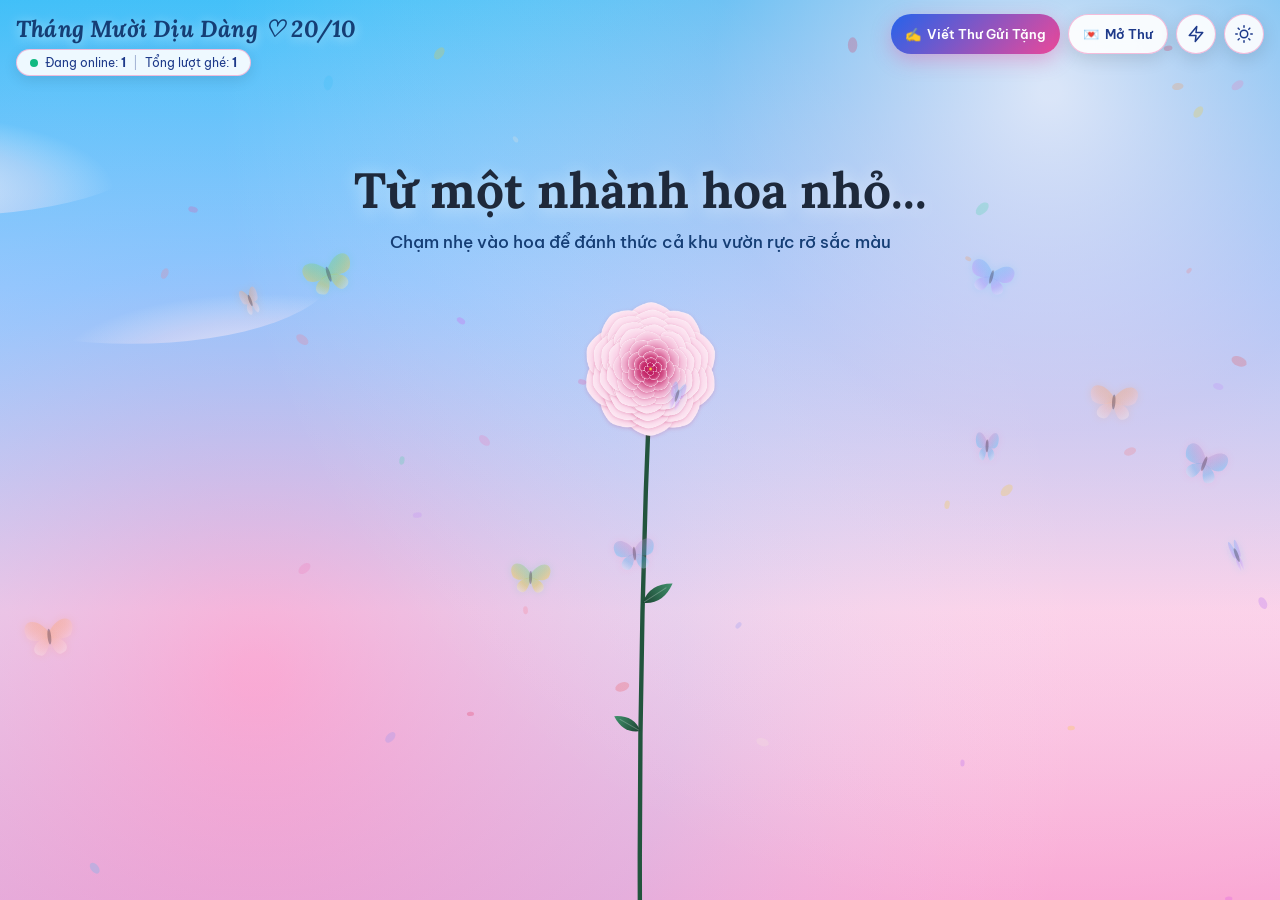
==== garden.html @ ab62ad11 "First commit: Vườn thương 20/10" ====
<!DOCTYPE html>
<html lang="vi" data-theme="light">

<head>
    <meta charset="UTF-8">
    <meta name="viewport" content="width=device-width, initial-scale=1.0, maximum-scale=1.0, user-scalable=no, viewport-fit=cover">
    <meta http-equiv="X-UA-Compatible" content="IE=edge">
    <meta name="referrer" content="no-referrer">
    <title>Vườn Hoa Tháng Mười - 20/10 Ngọt Ngào</title>
    <link rel="preconnect" href="https://fonts.googleapis.com">
    <link rel="preconnect" href="https://fonts.gstatic.com" crossorigin>
    <link href="https://fonts.googleapis.com/css2?family=Be+Vietnam+Pro:ital,wght@0,300;0,400;0,500;0,600;0,700;1,400&family=Lora:ital,wght@0,500;0,600;0,700;1,500;1,600&display=swap" rel="stylesheet">
    <link rel="stylesheet" href="style.css?v=5">
</head>

<body>

    <div class="top-left-area">
        <div class="top-left-brand">Tháng Mười Dịu Dàng ♡ 20/10</div>
        <div class="visitor-badge" title="Số liệu thống kê thực tế bắt đầu từ 0">
            <span class="pulse-dot"></span>
            <span>Đang online: <strong id="onlineNowCount">1</strong></span>
            <span class="badge-sep">|</span>
            <span>Tổng lượt ghé: <strong id="visitorCount">0</strong></span>
        </div>
    </div>

    <div class="top-right-bar">
        <button type="button" class="icon-btn primary-glow" id="openComposeBtn" title="Tự tay viết thư và tạo link gửi tặng">
      <span>✍️</span> <span class="btn-text-label">Viết Thư Gửi Tặng</span>
    </button>
        <button type="button" class="icon-btn" id="openCardDirectBtn" title="Mở đọc bức thư">
      <span>💌</span> <span class="btn-text-label">Mở Thư</span>
    </button>
        <button type="button" class="icon-btn circle" id="fxToggleBtn" title="Bật/Tắt Hiệu Ứng (Cho máy yếu)">
      <svg width="18" height="18" viewBox="0 0 24 24" fill="none" stroke="currentColor" stroke-width="2" stroke-linecap="round" stroke-linejoin="round"><polygon points="13 2 3 14 12 14 11 22 21 10 12 10 13 2"></polygon></svg>
    </button>
        <button type="button" class="icon-btn circle" id="themeToggleBtn" title="Đổi Ban Ngày / Đêm Sao Băng">
      <svg id="themeIcon" width="18" height="18" viewBox="0 0 24 24" fill="none" stroke="currentColor" stroke-width="2" stroke-linecap="round" stroke-linejoin="round"><circle cx="12" cy="12" r="5"></circle><line x1="12" y1="1" x2="12" y2="3"></line><line x1="12" y1="21" x2="12" y2="23"></line><line x1="4.22" y1="4.22" x2="5.64" y2="5.64"></line><line x1="18.36" y1="18.36" x2="19.78" y2="19.78"></line><line x1="1" y1="12" x2="3" y2="12"></line><line x1="21" y1="12" x2="23" y2="12"></line><line x1="4.22" y1="19.78" x2="5.64" y2="18.36"></line><line x1="18.36" y1="5.64" x2="19.78" y2="4.22"></line></svg>
    </button>
    </div>

    <div class="intro-prompt" id="introPrompt">
        <h1 id="introMainTitle">Từ một nhành hoa nhỏ...</h1>
        <p id="introSubText">Chạm nhẹ vào hoa để đánh thức cả khu vườn rực rỡ sắc màu</p>
    </div>

    <div class="subtitle-bottom" id="subtitleBottom">
        Từ một nhành hoa nhỏ, cả khu vườn đang thức giấc vì bạn...
    </div>

    <div class="floating-words-container" id="floatingWordsContainer"></div>

    <!-- Cửa sổ đọc thư -->
    <div class="card-overlay" id="cardOverlay">
        <div class="greeting-card custom-scroll">
            <button type="button" class="close-card-btn" id="closeCardBtn" title="Đóng lá thư">
        <svg width="20" height="20" viewBox="0 0 24 24" fill="none" stroke="currentColor" stroke-width="2.3" stroke-linecap="round" stroke-linejoin="round"><line x1="18" y1="6" x2="6" y2="18"></line><line x1="6" y1="6" x2="18" y2="18"></line></svg>
      </button>

            <div class="card-badge-tag">Ngày 20 Tháng 10 Dịu Dàng</div>
            <div class="card-dear" id="displayDear">Gửi những đóa hoa xinh đẹp nhất giữa đời thường,</div>
            <h2 class="card-title" id="displayTitle">Mong Mọi Điều Đẹp Đẽ Luôn Nở Rộ Bên Bạn</h2>
            <div class="card-divider"></div>

            <div class="card-body-container" id="displayBodyContainer">
                <p class="card-body">Một nhành hoa nhỏ có thể làm bừng sáng cả góc trời thu, còn nụ cười và sự dịu dàng của phái đẹp lại khiến cả thế gian này trở nên ấm áp, bình yên hơn biết bao nhiêu.</p>
                <p class="card-body">Giữa những nhịp sống vội vã thường ngày, mong rằng hôm nay và cả những tháng ngày về sau, mỗi cô gái, mỗi người mẹ, mỗi người chị đều tìm thấy cho riêng mình những khoảng lặng thật êm đềm. Chúc bạn luôn đủ bình yên để tận hưởng những niềm
                    vui giản dị, đủ rạng rỡ để đi qua mọi ngày nắng mưa và đủ tự tin để theo đuổi những giấc mơ của chính mình.</p>
                <p class="card-body">Hãy luôn yêu thương bản thân, luôn giữ ánh mắt trong veo và nụ cười tươi tắn trên môi. Bởi vì sự hiện diện của bạn chính là điều ngọt ngào và tuyệt vời nhất của cuộc đời này.</p>
            </div>

            <div class="card-sign" id="displaySign">Gửi ngàn hương sắc và những điều ngọt ngào nhất ♡</div>

            <div class="card-footer-actions">
                <button type="button" class="btn-card-action secondary" id="btnViewGarden">🌸 Ngắm vườn hoa</button>
                <button type="button" class="btn-card-action primary" id="btnSwitchToCompose">✍️ Tự viết thư gửi người thương</button>
            </div>
        </div>
    </div>

    <!-- Cửa sổ tự viết thư (Hoàn toàn trống để tự viết, chỉ có gợi ý mờ) -->
    <div class="card-overlay" id="composeOverlay">
        <div class="greeting-card compose-modal custom-scroll">
            <button type="button" class="close-card-btn" id="closeComposeBtn" title="Đóng cửa sổ viết thư">
        <svg width="20" height="20" viewBox="0 0 24 24" fill="none" stroke="currentColor" stroke-width="2.3" stroke-linecap="round" stroke-linejoin="round"><line x1="18" y1="6" x2="6" y2="18"></line><line x1="6" y1="6" x2="18" y2="18"></line></svg>
      </button>

            <h2 class="compose-heading">✍️ Tự Tay Viết Thư 20/10</h2>
            <p class="compose-sub">Các ô dưới đây hoàn toàn trống để bạn tự viết theo cảm xúc riêng. Bấm vào các nút chủ đề để xem gợi ý ý tưởng nhẹ nhàng nhé:</p>

            <div class="preset-group">
                <div class="preset-buttons">
                    <button type="button" class="preset-chip active" data-hint="mom">🌷 Gợi ý viết cho Mẹ</button>
                    <button type="button" class="preset-chip" data-hint="lover">💖 Gợi ý cho Người yêu / Vợ</button>
                    <button type="button" class="preset-chip" data-hint="crush">✨ Gợi ý cho Crush / Bạn nữ</button>
                    <button type="button" class="preset-chip" data-hint="sister">🌸 Gợi ý cho Chị / Em gái</button>
                </div>
                <div class="hint-preview-box" id="hintPreviewBox">
                    💡 <strong>Gợi ý nhẹ:</strong> Bạn có thể nhắc về những bữa cơm ấm áp của Mẹ, cảm ơn Mẹ vì những hy sinh thầm lặng và chúc Mẹ luôn khỏe mạnh, an yên mỗi ngày...
                </div>
            </div>

            <form id="customLetterForm" class="compose-form" autocomplete="off">
                <div class="form-row-2">
                    <div class="form-group">
                        <label for="inputRecipient">Lời mở đầu (Gửi đến ai):</label>
                        <input type="text" id="inputRecipient" value="" autocomplete="off" placeholder="Gợi ý: Gửi Mẹ yêu của con," maxlength="90" required>
                    </div>
                    <div class="form-group">
                        <label for="inputTitle">Tiêu đề bức thư:</label>
                        <input type="text" id="inputTitle" value="" autocomplete="off" placeholder="Gợi ý: Mong Mẹ Luôn Bình Yên" maxlength="100" required>
                    </div>
                </div>

                <div class="form-group">
                    <div class="label-with-counter">
                        <label for="inputMessage">Tâm tình của bạn (Bạn tự gõ nội dung vào đây):</label>
                        <span class="char-counter" id="charCounter">0 / 2500</span>
                    </div>
                    <textarea id="inputMessage" class="custom-scroll" rows="5" autocomplete="off" placeholder="Gợi ý: Nhân ngày 20/10, con chúc Mẹ luôn thật nhiều sức khỏe... (Hãy tự gõ câu chữ của riêng bạn vào đây nhé)" maxlength="2500" required></textarea>
                </div>

                <div class="form-row-2">
                    <div class="form-group">
                        <label for="inputSender">Chữ ký / Lời kết của bạn:</label>
                        <input type="text" id="inputSender" value="" autocomplete="off" placeholder="Gợi ý: Con của Mẹ ♡" maxlength="90" required>
                    </div>
                    <div class="form-group">
                        <label for="inputTheme">Khung cảnh khi người ấy mở link:</label>
                        <select id="inputTheme">
              <option value="light">☀️ Ban ngày (Bầu trời Xanh Lam mix Hồng & Đàn bướm)</option>
              <option value="dark">🌠 Ban đêm (Đêm Xanh Lam mix Hồng, Sao băng & Đom đóm)</option>
            </select>
                    </div>
                </div>

                <div class="compose-actions">
                    <button type="button" class="btn-card-action secondary" id="btnClearForm">🔄 Làm trống ô</button>
                    <button type="button" class="btn-card-action secondary" id="btnPreviewLetter">👁️ Xem Trước Thư</button>
                    <button type="submit" class="btn-card-action primary" id="btnGenerateShareLink">🔗 Lưu & Tạo Link Gửi Tặng</button>
                </div>
            </form>

            <div class="share-result-box" id="shareResultBox">
                <div class="share-result-title">🎉 Link thư riêng của bạn đã tạo xong! Hãy sao chép gửi cho người nhận:</div>
                <div class="share-url-row">
                    <input type="text" id="generatedShareUrl" readonly>
                    <button type="button" id="btnCopyShareUrl">Sao chép Link</button>
                </div>
                <p class="share-note">💡 Khi người nhận mở link này trên điện thoại hoặc máy tính, khu vườn sẽ nở rộ kèm đúng bức thư bạn vừa tự tay viết!</p>
            </div>

            <div class="saved-history-section">
                <div class="saved-history-header">
                    <span>📚 Thư bạn đã tự viết & lưu trên máy này (<span id="savedCountLabel">0</span>)</span>
                    <button type="button" class="clear-history-btn" id="btnClearSaved">Xóa lịch sử</button>
                </div>
                <div class="saved-list custom-scroll" id="savedLettersList"></div>
            </div>
        </div>
    </div>

    <div class="bottom-controls" id="bottomControls">
        <button type="button" class="glass-btn" id="btnReadAgain"><span>💌</span> Xem lại thư</button>
        <button type="button" class="glass-btn" id="btnBottomCompose"><span>✍️</span> Viết thư gửi tặng</button>
        <button type="button" class="glass-btn" id="btnReplayBloom"><span>🌸</span> Cho hoa nở lại</button>
    </div>

    <div class="toast-notification" id="toastNotify">Đã sao chép đường link thành công!</div>

    <canvas id="gardenCanvas"></canvas>

    <script src="garden-botany.js?v=5"></script>
    <script src="card.js?v=5"></script>
    <script src="script.js?v=5"></script>
</body>

</html>
---- style.css ----
:root[data-theme="light"] {
    --bg-fallback: #cfe8ff;
    --brand-color: #153e75;
    --text-main: #1e293b;
    --card-bg: rgba(255, 252, 254, 0.96);
    --card-border: rgba(236, 72, 153, 0.35);
    --card-text: #332030;
    --card-title: #9d174d;
    --ui-btn-bg: rgba(255, 255, 255, 0.9);
    --ui-btn-hover: #ffffff;
    --ui-btn-text: #1e3a8a;
    --accent-pink: #e11d48;
    --accent-secondary: #2563eb;
    --input-bg: rgba(250, 245, 255, 0.92);
    --input-border: rgba(219, 39, 119, 0.28);
    --scroll-track: rgba(59, 130, 246, 0.08);
    --scroll-thumb: linear-gradient(180deg, #38bdf8, #ec4899);
    --scroll-thumb-hover: linear-gradient(180deg, #0284c7, #db2777);
}

:root[data-theme="dark"] {
    --bg-fallback: #071630;
    --brand-color: #f9a8d4;
    --text-main: #f8fafc;
    --card-bg: rgba(15, 23, 42, 0.96);
    --card-border: rgba(244, 114, 182, 0.35);
    --card-text: #e2e8f0;
    --card-title: #f472b6;
    --ui-btn-bg: rgba(15, 28, 58, 0.9);
    --ui-btn-hover: #1e3a8a;
    --ui-btn-text: #fbcfe8;
    --accent-pink: #f472b6;
    --accent-secondary: #38bdf8;
    --input-bg: rgba(11, 18, 36, 0.9);
    --input-border: rgba(56, 189, 248, 0.35);
    --scroll-track: rgba(56, 189, 248, 0.08);
    --scroll-thumb: linear-gradient(180deg, #38bdf8, #f472b6);
    --scroll-thumb-hover: linear-gradient(180deg, #0ea5e9, #ec4899);
}

* {
    box-sizing: border-box;
    margin: 0;
    padding: 0;
    -webkit-tap-highlight-color: transparent;
}


/* ĐỊNH DẠNG THANH TRƯỢT (SCROLLBAR) XANH LAM MIX HỒNG CHO MỌI KHUNG CUỘN */

.custom-scroll,
.greeting-card,
textarea,
.saved-list {
    scrollbar-width: thin;
    scrollbar-color: #ec4899 rgba(59, 130, 246, 0.08);
    -webkit-overflow-scrolling: touch;
    scroll-behavior: smooth;
}

.custom-scroll::-webkit-scrollbar,
.greeting-card::-webkit-scrollbar,
textarea::-webkit-scrollbar,
.saved-list::-webkit-scrollbar {
    width: 7px;
    height: 7px;
}

.custom-scroll::-webkit-scrollbar-button,
.greeting-card::-webkit-scrollbar-button,
textarea::-webkit-scrollbar-button,
.saved-list::-webkit-scrollbar-button {
    display: none;
    width: 0;
    height: 0;
}

.custom-scroll::-webkit-scrollbar-track,
.greeting-card::-webkit-scrollbar-track,
textarea::-webkit-scrollbar-track,
.saved-list::-webkit-scrollbar-track {
    background: var(--scroll-track);
    border-radius: 50px;
    margin: 8px 0;
}

.custom-scroll::-webkit-scrollbar-thumb,
.greeting-card::-webkit-scrollbar-thumb,
textarea::-webkit-scrollbar-thumb,
.saved-list::-webkit-scrollbar-thumb {
    background: var(--scroll-thumb);
    border-radius: 50px;
    border: 1.5px solid transparent;
    background-clip: padding-box;
}

.custom-scroll::-webkit-scrollbar-thumb:hover,
.greeting-card::-webkit-scrollbar-thumb:hover,
textarea::-webkit-scrollbar-thumb:hover,
.saved-list::-webkit-scrollbar-thumb:hover {
    background: var(--scroll-thumb-hover);
}

html,
body {
    width: 100%;
    height: 100%;
    overflow: hidden;
    position: fixed;
    inset: 0;
    background: var(--bg-fallback);
    font-family: 'Be Vietnam Pro', -apple-system, BlinkMacSystemFont, sans-serif;
    overscroll-behavior: none;
    user-select: none;
    -webkit-user-select: none;
}

canvas {
    position: fixed;
    inset: 0;
    width: 100%;
    height: 100%;
    z-index: 1;
    display: block;
    cursor: pointer;
    touch-action: none;
}

.top-left-area {
    position: fixed;
    top: max(14px, env(safe-area-inset-top, 14px));
    left: max(16px, env(safe-area-inset-left, 16px));
    z-index: 20;
    display: flex;
    flex-direction: column;
    gap: 6px;
    pointer-events: none;
}

.top-left-brand {
    font-family: 'Lora', serif;
    font-style: italic;
    font-weight: 700;
    font-size: clamp(1.02rem, 2.2vw, 1.45rem);
    color: var(--brand-color);
    text-shadow: 0 2px 12px rgba(255, 255, 255, 0.55);
    letter-spacing: 0.2px;
    transition: color 0.4s ease;
}

.visitor-badge {
    display: inline-flex;
    align-items: center;
    gap: 7px;
    width: max-content;
    padding: 5px 13px;
    border-radius: 50px;
    background: var(--ui-btn-bg);
    backdrop-filter: blur(10px);
    -webkit-backdrop-filter: blur(10px);
    border: 1px solid var(--card-border);
    font-size: 0.75rem;
    color: var(--ui-btn-text);
    box-shadow: 0 4px 14px rgba(0, 0, 0, 0.1);
}

.badge-sep {
    opacity: 0.35;
}

.pulse-dot {
    width: 8px;
    height: 8px;
    border-radius: 50%;
    background: #10b981;
    box-shadow: 0 0 0 0 rgba(16, 185, 129, 0.7);
    animation: pulseGreen 2s infinite;
}

@keyframes pulseGreen {
    0% {
        box-shadow: 0 0 0 0 rgba(16, 185, 129, 0.7);
    }
    70% {
        box-shadow: 0 0 0 7px rgba(16, 185, 129, 0);
    }
    100% {
        box-shadow: 0 0 0 0 rgba(16, 185, 129, 0);
    }
}

.top-right-bar {
    position: fixed;
    top: max(14px, env(safe-area-inset-top, 14px));
    right: max(16px, env(safe-area-inset-right, 16px));
    z-index: 25;
    display: flex;
    align-items: center;
    gap: 8px;
}

.icon-btn {
    height: 40px;
    padding: 0 14px;
    border-radius: 50px;
    background: var(--ui-btn-bg);
    backdrop-filter: blur(12px);
    -webkit-backdrop-filter: blur(12px);
    border: 1px solid var(--card-border);
    display: flex;
    align-items: center;
    justify-content: center;
    gap: 6px;
    cursor: pointer;
    color: var(--ui-btn-text);
    font-family: 'Be Vietnam Pro', sans-serif;
    font-size: 0.82rem;
    font-weight: 600;
    box-shadow: 0 5px 18px rgba(0, 0, 0, 0.12);
    transition: all 0.25s ease;
}

.icon-btn.primary-glow {
    background: linear-gradient(135deg, #2563eb, #ec4899);
    color: #ffffff;
    border: none;
    box-shadow: 0 6px 20px rgba(236, 72, 153, 0.35);
}

.icon-btn.primary-glow:hover {
    color: #ffffff;
    filter: brightness(1.08);
    transform: translateY(-2px);
}

.icon-btn.circle {
    width: 40px;
    padding: 0;
    border-radius: 50%;
}

.icon-btn:hover {
    transform: translateY(-2px);
    background: var(--ui-btn-hover);
    color: var(--accent-pink);
}

.intro-prompt {
    position: fixed;
    top: 23%;
    left: 50%;
    transform: translate(-50%, -50%);
    z-index: 12;
    width: 90%;
    max-width: 650px;
    text-align: center;
    pointer-events: none;
    transition: all 0.85s cubic-bezier(0.22, 1, 0.36, 1);
}

.intro-prompt.hidden {
    opacity: 0;
    transform: translate(-50%, -75%) scale(0.94);
}

.intro-prompt h1 {
    font-family: 'Lora', serif;
    font-weight: 700;
    font-size: clamp(1.85rem, 4.8vw, 3.1rem);
    color: var(--text-main);
    margin-bottom: 8px;
    text-shadow: 0 2px 18px rgba(255, 255, 255, 0.55);
}

.intro-prompt p {
    font-size: clamp(0.9rem, 2vw, 1.08rem);
    color: var(--brand-color);
    font-weight: 500;
    line-height: 1.5;
    animation: gentlePulse 2.4s infinite ease-in-out;
}

@keyframes gentlePulse {
    0%,
    100% {
        opacity: 0.75;
        transform: scale(0.99);
    }
    50% {
        opacity: 1;
        transform: scale(1.02);
    }
}

.subtitle-bottom {
    position: fixed;
    bottom: max(30px, env(safe-area-inset-bottom, 30px));
    left: 50%;
    transform: translateX(-50%) translateY(18px);
    z-index: 14;
    font-family: 'Lora', serif;
    font-style: italic;
    font-size: clamp(0.95rem, 2.2vw, 1.32rem);
    color: var(--text-main);
    background: var(--ui-btn-bg);
    backdrop-filter: blur(12px);
    -webkit-backdrop-filter: blur(12px);
    border: 1px solid var(--card-border);
    padding: 8px 22px;
    border-radius: 50px;
    box-shadow: 0 8px 25px rgba(0, 0, 0, 0.14);
    pointer-events: none;
    opacity: 0;
    transition: all 0.75s cubic-bezier(0.22, 1, 0.36, 1);
    white-space: nowrap;
    max-width: 92vw;
    overflow: hidden;
    text-overflow: ellipsis;
}

.subtitle-bottom.show {
    opacity: 1;
    transform: translateX(-50%) translateY(0);
}

.floating-words-container {
    position: fixed;
    inset: 0;
    pointer-events: none;
    z-index: 11;
    overflow: hidden;
}

.float-word {
    position: absolute;
    font-family: 'Lora', serif;
    font-style: italic;
    font-weight: 600;
    font-size: clamp(1.05rem, 2.2vw, 1.45rem);
    color: var(--accent-pink);
    background: rgba(255, 255, 255, 0.72);
    backdrop-filter: blur(6px);
    padding: 4px 14px;
    border-radius: 50px;
    box-shadow: 0 4px 15px rgba(225, 29, 72, 0.15);
    opacity: 0;
    animation: floatUpWish 5.2s ease-in-out forwards;
}

:root[data-theme="dark"] .float-word {
    background: rgba(15, 28, 58, 0.78);
    color: #fbcfe8;
}

@keyframes floatUpWish {
    0% {
        transform: translateY(25px) scale(0.85);
        opacity: 0;
    }
    20% {
        transform: translateY(0) scale(1);
        opacity: 0.92;
    }
    80% {
        transform: translateY(-75px) scale(1);
        opacity: 0.75;
    }
    100% {
        transform: translateY(-115px) scale(0.9);
        opacity: 0;
    }
}

.card-overlay {
    position: fixed;
    inset: 0;
    z-index: 40;
    display: flex;
    align-items: center;
    justify-content: center;
    background: rgba(8, 18, 40, 0.56);
    backdrop-filter: blur(9px);
    -webkit-backdrop-filter: blur(9px);
    opacity: 0;
    pointer-events: none;
    transition: opacity 0.45s ease;
    padding: 14px;
}

.card-overlay.active {
    opacity: 1;
    pointer-events: auto;
}

.greeting-card {
    position: relative;
    width: 100%;
    max-width: 590px;
    max-height: 85vh;
    overflow-y: auto;
    background: var(--card-bg);
    border: 1.5px solid var(--card-border);
    border-radius: 24px;
    padding: 34px 28px 26px;
    text-align: left;
    box-shadow: 0 32px 80px rgba(0, 0, 0, 0.42), 0 0 0 6px rgba(255, 255, 255, 0.08);
    transform: translateY(28px) scale(0.95);
    transition: all 0.45s cubic-bezier(0.19, 1, 0.22, 1);
    overscroll-behavior: contain;
    user-select: text;
    -webkit-user-select: text;
}

.compose-modal {
    max-width: 640px;
    padding: 26px 24px 24px;
}

.card-overlay.active .greeting-card {
    transform: translateY(0) scale(1);
}

.close-card-btn {
    position: sticky;
    top: 0;
    float: right;
    margin-top: -10px;
    margin-right: -8px;
    width: 36px;
    height: 36px;
    border-radius: 50%;
    background: rgba(225, 29, 72, 0.14);
    border: 1px solid rgba(225, 29, 72, 0.3);
    display: flex;
    align-items: center;
    justify-content: center;
    cursor: pointer;
    color: var(--accent-pink);
    transition: all 0.25s ease;
    z-index: 10;
}

.close-card-btn:hover {
    background: var(--accent-pink);
    color: #ffffff;
    transform: scale(1.08) rotate(90deg);
}

.card-badge-tag {
    width: max-content;
    margin: 0 auto 10px;
    padding: 4px 14px;
    border-radius: 50px;
    background: linear-gradient(90deg, rgba(37, 99, 235, 0.12), rgba(225, 29, 72, 0.12));
    color: var(--accent-pink);
    font-size: 0.76rem;
    font-weight: 600;
    letter-spacing: 0.3px;
}

.card-dear {
    font-family: 'Lora', serif;
    font-style: italic;
    font-weight: 600;
    font-size: clamp(1.15rem, 2.6vw, 1.42rem);
    color: var(--accent-pink);
    margin-bottom: 8px;
    text-align: center;
}

.card-title {
    font-family: 'Lora', serif;
    font-weight: 700;
    font-size: clamp(1.5rem, 3.6vw, 2.1rem);
    line-height: 1.3;
    color: var(--card-title);
    margin-bottom: 16px;
    text-align: center;
}

.card-divider {
    width: 85px;
    height: 2px;
    background: linear-gradient(90deg, transparent, #38bdf8, #ec4899, transparent);
    margin: 0 auto 18px;
}

.card-body {
    font-family: 'Be Vietnam Pro', sans-serif;
    font-size: clamp(0.92rem, 1.8vw, 1.02rem);
    line-height: 1.8;
    color: var(--card-text);
    margin-bottom: 14px;
    text-align: justify;
    font-weight: 400;
}

.card-sign {
    font-family: 'Lora', serif;
    font-style: italic;
    font-weight: 700;
    font-size: clamp(1.15rem, 2.5vw, 1.38rem);
    color: var(--card-title);
    margin: 20px 0 20px;
    text-align: center;
}

.card-footer-actions {
    display: flex;
    flex-wrap: wrap;
    justify-content: center;
    gap: 10px;
    margin-top: 8px;
}

.btn-card-action {
    padding: 10px 18px;
    border-radius: 50px;
    font-family: 'Be Vietnam Pro', sans-serif;
    font-size: 0.86rem;
    font-weight: 600;
    cursor: pointer;
    transition: all 0.25s ease;
    border: none;
    display: inline-flex;
    align-items: center;
    justify-content: center;
    gap: 6px;
}

.btn-card-action.primary {
    background: linear-gradient(135deg, #2563eb, #ec4899);
    color: #ffffff;
    box-shadow: 0 6px 20px rgba(236, 72, 153, 0.3);
}

.btn-card-action.primary:hover {
    transform: translateY(-2px);
    filter: brightness(1.08);
}

.btn-card-action.secondary {
    background: rgba(225, 29, 72, 0.1);
    color: var(--card-title);
    border: 1px solid var(--card-border);
}

.btn-card-action.secondary:hover {
    background: rgba(225, 29, 72, 0.18);
    transform: translateY(-2px);
}

.compose-heading {
    font-family: 'Lora', serif;
    font-size: clamp(1.3rem, 3vw, 1.68rem);
    color: var(--card-title);
    text-align: center;
    margin-bottom: 6px;
    clear: both;
}

.compose-sub {
    font-size: 0.82rem;
    color: var(--card-text);
    opacity: 0.85;
    text-align: center;
    margin-bottom: 12px;
    line-height: 1.5;
}

.preset-group {
    margin-bottom: 14px;
}

.preset-buttons {
    display: flex;
    flex-wrap: wrap;
    gap: 7px;
    margin-bottom: 9px;
}

.preset-chip {
    padding: 6px 12px;
    border-radius: 50px;
    border: 1px solid var(--input-border);
    background: var(--input-bg);
    color: var(--card-text);
    font-family: 'Be Vietnam Pro', sans-serif;
    font-size: 0.77rem;
    font-weight: 500;
    cursor: pointer;
    transition: all 0.2s ease;
}

.preset-chip:hover,
.preset-chip.active {
    background: linear-gradient(135deg, #2563eb, #ec4899);
    color: #ffffff;
    border-color: transparent;
}

.hint-preview-box {
    padding: 10px 13px;
    border-radius: 12px;
    background: linear-gradient(90deg, rgba(56, 189, 248, 0.1), rgba(236, 72, 153, 0.1));
    border-left: 3px solid var(--accent-pink);
    font-size: 0.8rem;
    line-height: 1.55;
    color: var(--card-text);
}

.compose-form {
    display: flex;
    flex-direction: column;
    gap: 12px;
}

.form-row-2 {
    display: grid;
    grid-template-columns: 1fr 1fr;
    gap: 10px;
}

.form-group {
    display: flex;
    flex-direction: column;
    gap: 4px;
}

.label-with-counter {
    display: flex;
    justify-content: space-between;
    align-items: center;
}

.char-counter {
    font-size: 0.74rem;
    color: var(--accent-pink);
    font-weight: 600;
}

.form-group label {
    font-size: 0.8rem;
    font-weight: 600;
    color: var(--card-title);
}

.form-group input,
.form-group textarea,
.form-group select {
    width: 100%;
    padding: 10px 12px;
    border-radius: 12px;
    border: 1.5px solid var(--input-border);
    background: var(--input-bg);
    color: var(--card-text);
    font-family: 'Be Vietnam Pro', sans-serif;
    font-size: 16px;
    outline: none;
    transition: border-color 0.2s ease, box-shadow 0.2s ease;
}

.form-group input::placeholder,
.form-group textarea::placeholder {
    color: var(--card-text);
    opacity: 0.42;
    font-style: italic;
}

.form-group textarea {
    resize: vertical;
    line-height: 1.6;
    min-height: 118px;
}

.form-group input:focus,
.form-group textarea:focus,
.form-group select:focus {
    border-color: var(--accent-pink);
    box-shadow: 0 0 0 3px rgba(236, 72, 153, 0.15);
}

.compose-actions {
    display: flex;
    flex-wrap: wrap;
    justify-content: flex-end;
    gap: 8px;
    margin-top: 4px;
}

.share-result-box {
    display: none;
    margin-top: 14px;
    padding: 12px;
    border-radius: 12px;
    background: rgba(16, 185, 129, 0.12);
    border: 1px solid rgba(16, 185, 129, 0.4);
}

.share-result-box.show {
    display: block;
}

.share-result-title {
    font-size: 0.82rem;
    font-weight: 700;
    color: #059669;
    margin-bottom: 7px;
}

:root[data-theme="dark"] .share-result-title {
    color: #34d399;
}

.share-url-row {
    display: flex;
    gap: 7px;
}

.share-url-row input {
    flex: 1;
    padding: 8px 10px;
    border-radius: 9px;
    border: 1px solid rgba(16, 185, 129, 0.4);
    background: var(--card-bg);
    color: var(--card-text);
    font-size: 0.82rem;
}

.share-url-row button {
    padding: 8px 14px;
    border-radius: 9px;
    border: none;
    background: #10b981;
    color: #ffffff;
    font-weight: 600;
    font-size: 0.82rem;
    cursor: pointer;
    white-space: nowrap;
}

.share-note {
    font-size: 0.74rem;
    color: var(--card-text);
    opacity: 0.85;
    margin-top: 6px;
    line-height: 1.4;
}

.saved-history-section {
    margin-top: 16px;
    padding-top: 12px;
    border-top: 1px dashed var(--input-border);
}

.saved-history-header {
    display: flex;
    justify-content: space-between;
    align-items: center;
    font-size: 0.8rem;
    font-weight: 600;
    color: var(--card-title);
    margin-bottom: 8px;
}

.clear-history-btn {
    background: none;
    border: none;
    color: var(--accent-pink);
    font-size: 0.76rem;
    cursor: pointer;
    text-decoration: underline;
}

.saved-list {
    display: flex;
    flex-direction: column;
    gap: 6px;
    max-height: 120px;
    overflow-y: auto;
    padding-right: 4px;
}

.saved-item {
    display: flex;
    justify-content: space-between;
    align-items: center;
    padding: 7px 11px;
    border-radius: 9px;
    background: var(--input-bg);
    border: 1px solid var(--input-border);
    font-size: 0.78rem;
    color: var(--card-text);
}

.saved-item-info {
    overflow: hidden;
    text-overflow: ellipsis;
    white-space: nowrap;
    max-width: 72%;
}

.saved-item-btn {
    padding: 4px 10px;
    border-radius: 6px;
    border: none;
    background: var(--accent-pink);
    color: #fff;
    font-size: 0.74rem;
    cursor: pointer;
}

.bottom-controls {
    position: fixed;
    bottom: max(22px, env(safe-area-inset-bottom, 22px));
    left: 50%;
    transform: translateX(-50%) translateY(28px);
    z-index: 22;
    display: flex;
    gap: 8px;
    opacity: 0;
    pointer-events: none;
    transition: all 0.55s cubic-bezier(0.22, 1, 0.36, 1);
    width: max-content;
    max-width: 96vw;
}

.bottom-controls.visible {
    opacity: 1;
    transform: translateX(-50%) translateY(0);
    pointer-events: auto;
}

.glass-btn {
    background: var(--ui-btn-bg);
    backdrop-filter: blur(14px);
    -webkit-backdrop-filter: blur(14px);
    border: 1px solid var(--card-border);
    padding: 10px 18px;
    border-radius: 50px;
    font-family: 'Be Vietnam Pro', sans-serif;
    font-size: 0.85rem;
    font-weight: 600;
    color: var(--ui-btn-text);
    cursor: pointer;
    box-shadow: 0 8px 25px rgba(0, 0, 0, 0.16);
    transition: all 0.25s ease;
    display: flex;
    align-items: center;
    gap: 6px;
    white-space: nowrap;
}

.glass-btn:hover {
    background: var(--ui-btn-hover);
    color: var(--accent-pink);
    transform: translateY(-2px);
}

.toast-notification {
    position: fixed;
    bottom: 84px;
    left: 50%;
    transform: translateX(-50%) translateY(20px);
    z-index: 100;
    background: linear-gradient(135deg, #2563eb, #ec4899);
    color: #ffffff;
    padding: 9px 20px;
    border-radius: 50px;
    font-size: 0.84rem;
    font-weight: 600;
    box-shadow: 0 10px 30px rgba(236, 72, 153, 0.38);
    opacity: 0;
    pointer-events: none;
    transition: all 0.3s ease;
    white-space: nowrap;
}

.toast-notification.show {
    opacity: 1;
    transform: translateX(-50%) translateY(0);
}

@media (max-width: 680px) {
    .form-row-2 {
        grid-template-columns: 1fr;
    }
    .greeting-card {
        padding: 24px 16px 20px;
        max-height: 82vh;
    }
    .custom-scroll::-webkit-scrollbar,
    .greeting-card::-webkit-scrollbar,
    textarea::-webkit-scrollbar {
        width: 4px;
    }
    .btn-text-label {
        display: none;
    }
    .icon-btn {
        padding: 0 11px;
    }
    .glass-btn {
        padding: 9px 13px;
        font-size: 0.78rem;
    }
    .visitor-badge {
        font-size: 0.7rem;
        padding: 4px 10px;
    }
}
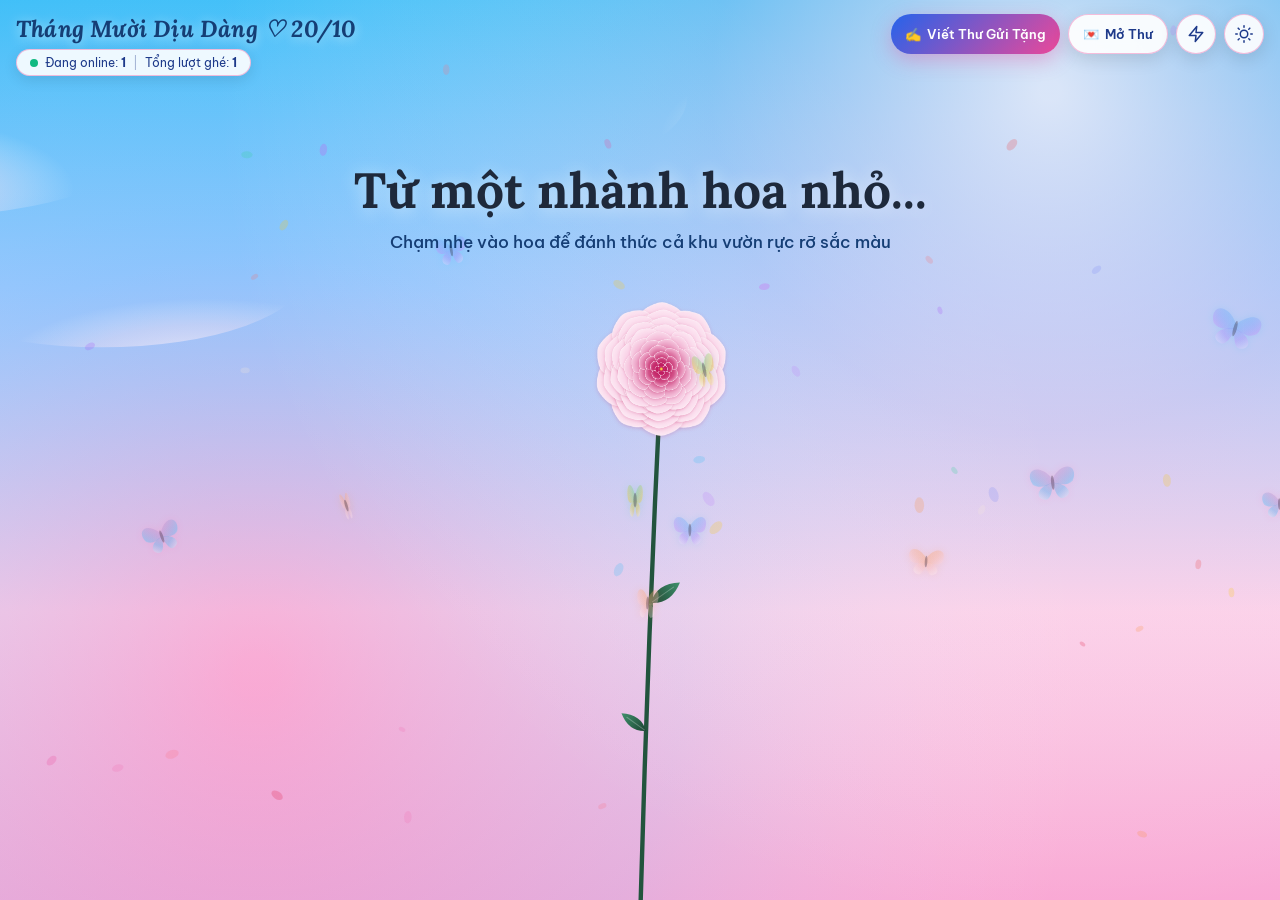
==== commit a7ebc164: "Cap nhat code moi nhat" ====
--- a/garden.html
+++ b/garden.html
@@ -10,7 +10,7 @@
     <link rel="preconnect" href="https://fonts.googleapis.com">
     <link rel="preconnect" href="https://fonts.gstatic.com" crossorigin>
     <link href="https://fonts.googleapis.com/css2?family=Be+Vietnam+Pro:ital,wght@0,300;0,400;0,500;0,600;0,700;1,400&family=Lora:ital,wght@0,500;0,600;0,700;1,500;1,600&display=swap" rel="stylesheet">
-    <link rel="stylesheet" href="style.css?v=5">
+    <link rel="stylesheet" href="style.css?v=6">
 </head>
 
 <body>
--- a/style.css
+++ b/style.css
@@ -908,4 +908,120 @@
         font-size: 0.7rem;
         padding: 4px 10px;
     }
+}
+
+/* =====================================================================
+   MOBILE FIX - Vườn Hoa Nody (đã gộp vào style.css, KHÔNG cần file riêng)
+   ===================================================================== */
+
+/* Trình duyệt trong app (Messenger/Zalo/Facebook) có thanh địa chỉ co giãn:
+   dùng dvh để khung thư không bị tràn ra ngoài vùng nhìn thấy */
+
+@supports (height: 100dvh) {
+    .greeting-card {
+        max-height: 85dvh;
+    }
+}
+
+* {
+    -webkit-tap-highlight-color: transparent;
+}
+
+@media (max-width: 680px) {
+    /* ---------- 0. Lời dẫn giữa màn hình: thu hẹp để không chạm cột nút bên phải ---------- */
+    .intro-prompt {
+        width: calc(100% - 112px);
+    }
+    .intro-prompt h1 {
+        font-size: 1.55rem;
+        line-height: 1.25;
+    }
+    .intro-prompt p {
+        font-size: 0.85rem;
+    }
+    /* ---------- 1. Góc trên trái: tiêu đề + badge ---------- */
+    .top-left-area {
+        top: max(12px, env(safe-area-inset-top, 12px));
+        left: max(12px, env(safe-area-inset-left, 12px));
+        /* chừa chỗ cho cột nút bên phải (38px nút + 12px lề + 10px đệm) */
+        max-width: calc(100vw - 76px);
+        gap: 5px;
+    }
+    .top-left-brand {
+        font-size: 1rem;
+        line-height: 1.25;
+    }
+    .visitor-badge {
+        max-width: 100%;
+        font-size: 0.66rem;
+        padding: 4px 9px;
+        gap: 5px;
+        white-space: nowrap;
+    }
+    /* ---------- 2. Góc trên phải: xếp DỌC để không đè lên tiêu đề ---------- */
+    .top-right-bar {
+        flex-direction: column;
+        align-items: flex-end;
+        gap: 8px;
+        top: max(12px, env(safe-area-inset-top, 12px));
+        right: max(12px, env(safe-area-inset-right, 12px));
+    }
+    /* 4 nút cùng một kích thước tròn, đều nhau */
+    .top-right-bar .icon-btn {
+        width: 38px;
+        height: 38px;
+        min-width: 38px;
+        padding: 0;
+        border-radius: 50%;
+    }
+    /* ---------- 3. Dải nút dưới cùng: 3 nút vừa 1 hàng, không bị cắt ---------- */
+    .bottom-controls {
+        width: calc(100% - 24px);
+        max-width: 460px;
+        gap: 6px;
+        bottom: max(16px, env(safe-area-inset-bottom, 16px));
+    }
+    .glass-btn {
+        flex: 1 1 0;
+        min-width: 0;
+        flex-direction: column;
+        justify-content: center;
+        gap: 2px;
+        padding: 8px 6px;
+        border-radius: 18px;
+        font-size: 0.72rem;
+        line-height: 1.2;
+        text-align: center;
+        white-space: normal;
+    }
+    /* ---------- 4. Dòng chữ phụ phía dưới: cho xuống dòng thay vì bị cắt "..." ---------- */
+    .subtitle-bottom {
+        width: calc(100% - 28px);
+        max-width: 460px;
+        white-space: normal;
+        text-align: center;
+        font-size: 0.9rem;
+        line-height: 1.35;
+        padding: 8px 16px;
+        border-radius: 20px;
+    }
+    /* ---------- 5. Form viết thư: cỡ chữ >= 16px để iOS không tự zoom khi bấm ô nhập ---------- */
+    .compose-form input,
+    .compose-form textarea,
+    .compose-form select {
+        font-size: 16px;
+    }
+}
+
+
+/* Màn hình rất nhỏ (iPhone SE, máy 320px) */
+
+@media (max-width: 360px) {
+    .top-left-brand {
+        font-size: 0.92rem;
+    }
+    .glass-btn {
+        font-size: 0.68rem;
+        padding: 8px 4px;
+    }
 }
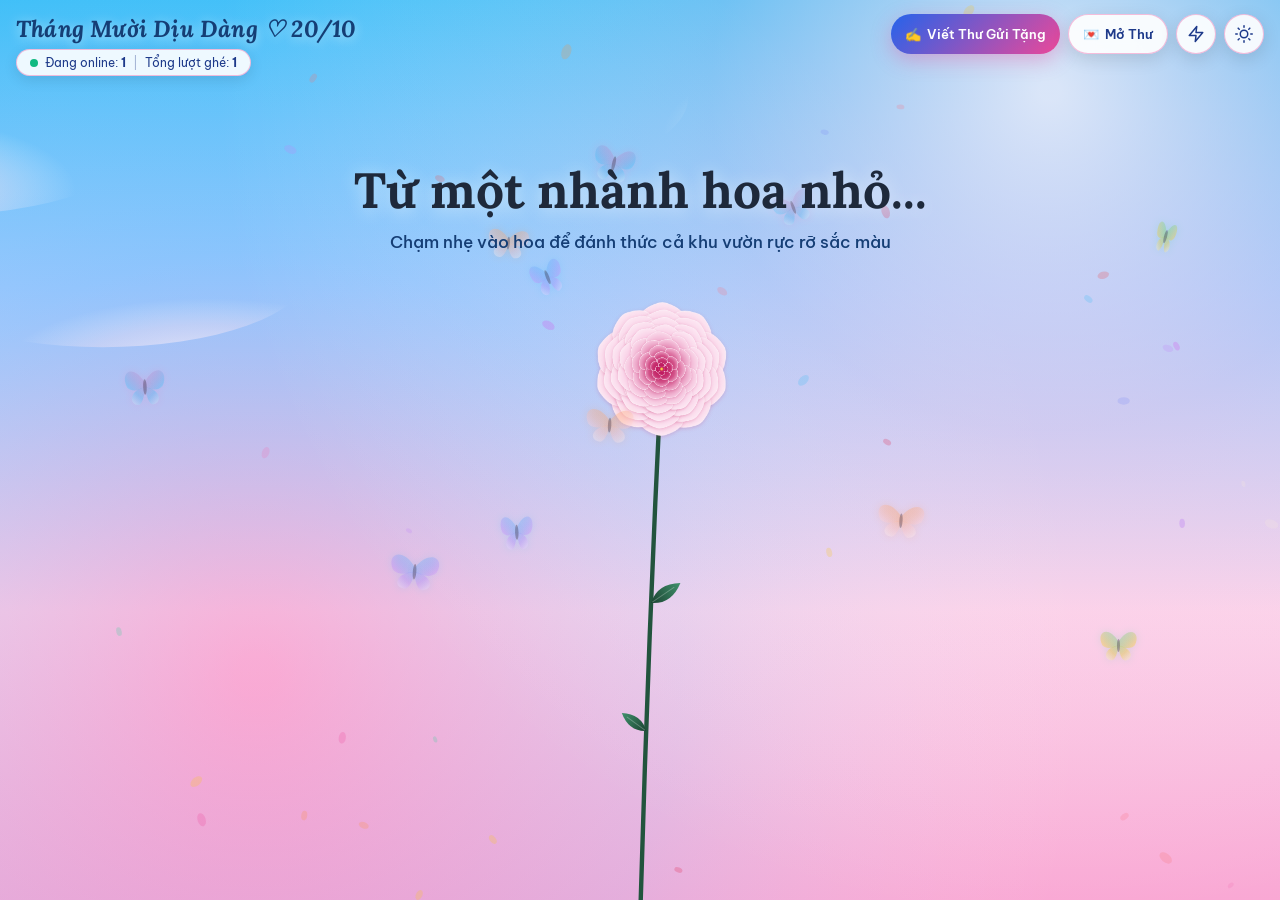
==== commit d315df89: "Cap nhat code moi" ====
--- a/garden.html
+++ b/garden.html
@@ -10,7 +10,117 @@
     <link rel="preconnect" href="https://fonts.googleapis.com">
     <link rel="preconnect" href="https://fonts.gstatic.com" crossorigin>
     <link href="https://fonts.googleapis.com/css2?family=Be+Vietnam+Pro:ital,wght@0,300;0,400;0,500;0,600;0,700;1,400&family=Lora:ital,wght@0,500;0,600;0,700;1,500;1,600&display=swap" rel="stylesheet">
-    <link rel="stylesheet" href="style.css?v=6">
+    <link rel="stylesheet" href="style.css?v=7">
+    <style id="mobile-fix">
+@supports (height: 100dvh) {
+    .greeting-card {
+        max-height: 85dvh;
+    }
+}
+
+* {
+    -webkit-tap-highlight-color: transparent;
+}
+
+@media (max-width: 680px) {
+    /* ---------- 0. Lời dẫn giữa màn hình: thu hẹp để không chạm cột nút bên phải ---------- */
+    .intro-prompt {
+        width: calc(100% - 112px);
+    }
+    .intro-prompt h1 {
+        font-size: 1.55rem;
+        line-height: 1.25;
+    }
+    .intro-prompt p {
+        font-size: 0.85rem;
+    }
+    /* ---------- 1. Góc trên trái: tiêu đề + badge ---------- */
+    .top-left-area {
+        top: max(12px, env(safe-area-inset-top, 12px));
+        left: max(12px, env(safe-area-inset-left, 12px));
+        /* chừa chỗ cho cột nút bên phải (38px nút + 12px lề + 10px đệm) */
+        max-width: calc(100vw - 76px);
+        gap: 5px;
+    }
+    .top-left-brand {
+        font-size: 1rem;
+        line-height: 1.25;
+    }
+    .visitor-badge {
+        max-width: 100%;
+        font-size: 0.66rem;
+        padding: 4px 9px;
+        gap: 5px;
+        white-space: nowrap;
+    }
+    /* ---------- 2. Góc trên phải: xếp DỌC để không đè lên tiêu đề ---------- */
+    .top-right-bar {
+        flex-direction: column;
+        align-items: flex-end;
+        gap: 8px;
+        top: max(12px, env(safe-area-inset-top, 12px));
+        right: max(12px, env(safe-area-inset-right, 12px));
+    }
+    /* 4 nút cùng một kích thước tròn, đều nhau */
+    .top-right-bar .icon-btn {
+        width: 38px;
+        height: 38px;
+        min-width: 38px;
+        padding: 0;
+        border-radius: 50%;
+    }
+    /* ---------- 3. Dải nút dưới cùng: 3 nút vừa 1 hàng, không bị cắt ---------- */
+    .bottom-controls {
+        width: calc(100% - 24px);
+        max-width: 460px;
+        gap: 6px;
+        bottom: max(16px, env(safe-area-inset-bottom, 16px));
+    }
+    .glass-btn {
+        flex: 1 1 0;
+        min-width: 0;
+        flex-direction: column;
+        justify-content: center;
+        gap: 2px;
+        padding: 8px 6px;
+        border-radius: 18px;
+        font-size: 0.72rem;
+        line-height: 1.2;
+        text-align: center;
+        white-space: normal;
+    }
+    /* ---------- 4. Dòng chữ phụ phía dưới: cho xuống dòng thay vì bị cắt "..." ---------- */
+    .subtitle-bottom {
+        width: calc(100% - 28px);
+        max-width: 460px;
+        white-space: normal;
+        text-align: center;
+        font-size: 0.9rem;
+        line-height: 1.35;
+        padding: 8px 16px;
+        border-radius: 20px;
+    }
+    /* ---------- 5. Form viết thư: cỡ chữ >= 16px để iOS không tự zoom khi bấm ô nhập ---------- */
+    .compose-form input,
+    .compose-form textarea,
+    .compose-form select {
+        font-size: 16px;
+    }
+}
+
+
+/* Màn hình rất nhỏ (iPhone SE, máy 320px) */
+
+@media (max-width: 360px) {
+    .top-left-brand {
+        font-size: 0.92rem;
+    }
+    .glass-btn {
+        font-size: 0.68rem;
+        padding: 8px 4px;
+    }
+}
+    </style>
 </head>
 
 <body>
@@ -171,9 +281,9 @@
 
     <canvas id="gardenCanvas"></canvas>
 
-    <script src="garden-botany.js?v=5"></script>
-    <script src="card.js?v=5"></script>
-    <script src="script.js?v=5"></script>
+    <script src="garden-botany.js?v=7"></script>
+    <script src="card.js?v=7"></script>
+    <script src="script.js?v=7"></script>
 </body>
 
 </html>
